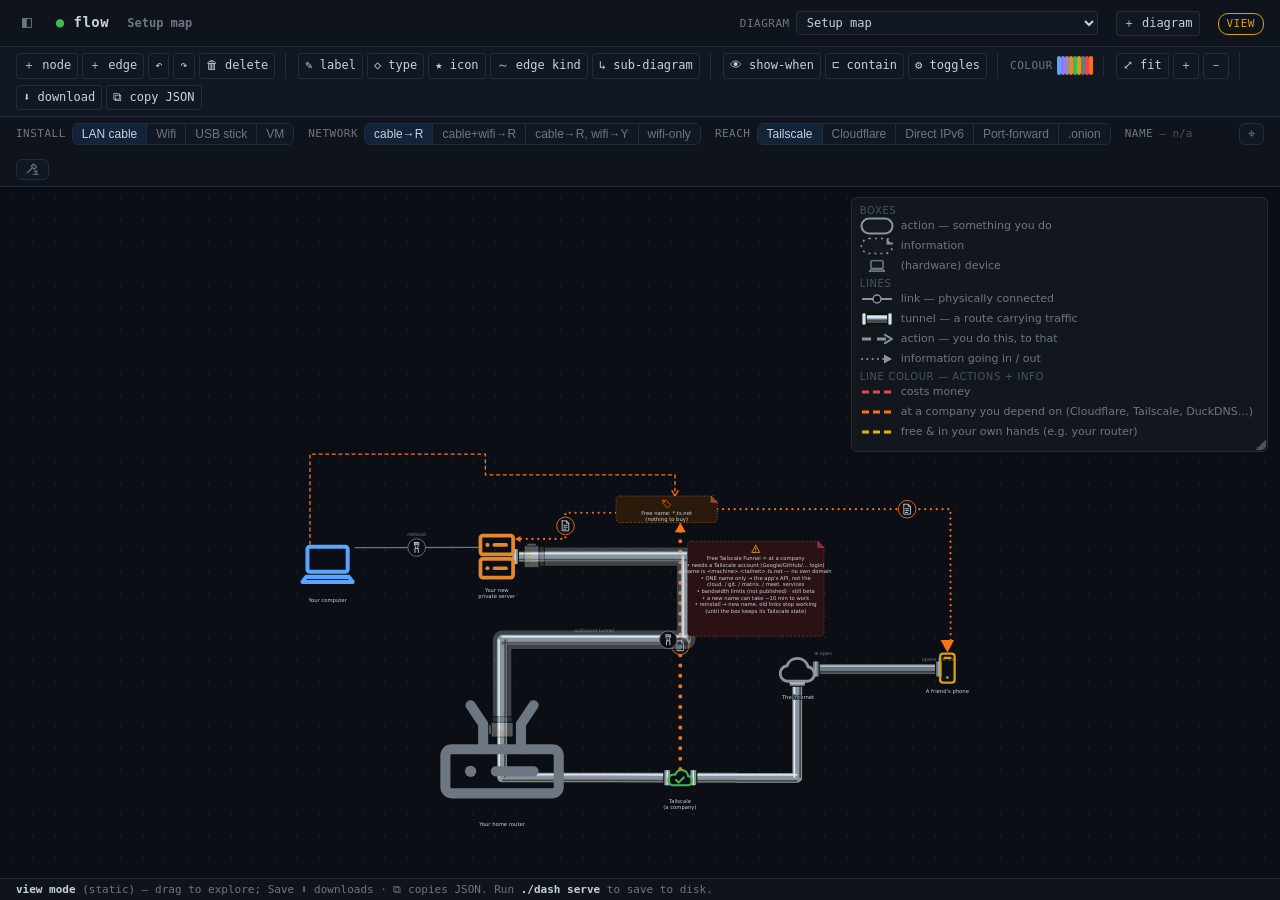
==== flow.html @ 9dccc6c8 "flow (experiment): LAN sleeve drawn as a LAN cable with RJ45 plugs (NT11); usbS size factor for the " ====
<!doctype html>
<html lang="en">
<head>
  <meta charset="utf-8">
  <meta name="viewport" content="width=device-width, initial-scale=1">
  <title>SelfPrivacy — flow diagrams</title>
  <link rel="stylesheet" href="style.css">
  <style>
    html, body { height: 100%; overflow: hidden; }
    body { display: flex; flex-direction: column; }
    .bar, .toolbar, #togglebar { flex: none; }
    .bar a.navicon { font-size: 16px; padding: 0 6px; color: var(--dim); text-decoration: none; }
    .bar a.navicon:hover { color: var(--fg); }
    #crumbs { color: var(--dim); font-size: 12px; }
    #crumbs a { color: var(--blue); }
    #crumbs .sep { color: var(--dim2); margin: 0 4px; }
    #mode { font-size: 11px; letter-spacing: .5px; text-transform: uppercase;
            padding: 2px 8px; border: 1px solid var(--border); border-radius: 10px; color: var(--dim); }
    #mode.edit { color: var(--green); border-color: var(--green); }
    #mode.view { color: var(--amber); border-color: var(--amber); }
    .toolbar { display: flex; flex-wrap: wrap; align-items: center; gap: 6px;
               padding: 6px 16px; background: var(--panel2); border-bottom: 1px solid var(--border); }
    .toolbar .grp { display: inline-flex; gap: 4px; align-items: center;
                    padding-right: 10px; margin-right: 6px; border-right: 1px solid var(--border); }
    .toolbar .grp:last-child { border-right: none; }
    .toolbar label { color: var(--dim); font-size: 11px; text-transform: uppercase; letter-spacing: .5px; }
    .sw { width: 18px; height: 18px; border-radius: 4px; cursor: pointer; border: 2px solid transparent; }
    .sw.sel { border-color: var(--fg); }
    #togglebar { display: flex; flex-wrap: wrap; align-items: center; gap: 14px;
                 padding: 6px 16px; background: var(--panel); border-bottom: 1px solid var(--border); min-height: 16px; }
    #togglebar .tg { display: inline-flex; align-items: center; gap: 6px; flex: none; white-space: nowrap; }   /* a group never wraps inside itself; the bar wraps whole groups */
    #togglebar .tg > label { color: var(--dim); font-size: 11px; text-transform: uppercase; letter-spacing: .5px; }
    #togglebar .seg { display: inline-flex; border: 1px solid var(--border); border-radius: 6px; overflow: hidden; }
    #togglebar .seg button { background: var(--panel2); color: var(--dim); border: none; border-right: 1px solid var(--border);
                             padding: 3px 9px; font-size: 12px; cursor: pointer; }
    #togglebar .seg button:last-child { border-right: none; }
    #togglebar .seg button.on { background: #13233a; color: var(--fg); }
    #togglebar .anchorbtn { margin-left: auto; background: var(--panel2); color: var(--dim); border: 1px solid var(--border);
                            border-radius: 6px; padding: 2px 8px; font-size: 13px; cursor: pointer; white-space: nowrap;
                            max-width: 150px; overflow: hidden; text-overflow: ellipsis; line-height: 16px; }   /* FR104 (compact for FR105) */
    #togglebar .nailbtn { margin-left: 0; display: inline-flex; align-items: center; gap: 5px; }   /* FR106: sits right after ⌖ */
    #togglebar .nailbtn svg { color: currentColor; flex: none; }
    #togglebar .anchorbtn.on { background: #13233a; color: var(--fg); border-color: var(--blue); }
    #togglebar .empty { color: var(--dim2); font-size: 11px; padding: 0; display: inline; }   /* override the generic .empty placeholder padding (made "— n/a" 64 px tall) */
    #canvaswrap { flex: 1; position: relative; }
    #svg { width: 100%; height: 100%; display: block; background:
           radial-gradient(circle, #141a24 1px, transparent 1px) 0 0 / 22px 22px, var(--bg); cursor: grab; }
    #svg.panning { cursor: grabbing; }
    #svg.addedge, #svg.drawmode { cursor: crosshair; }
    .node rect { stroke-width: 2; }
    .node.sel rect { stroke-dasharray: 5 3; }
    .node.container rect { fill-opacity: .55; }
    .node text { fill: var(--fg); font: 12px/1.3 ui-sans-serif, system-ui, sans-serif; pointer-events: none; }
    .node text.halo, .edge text.halo { paint-order: stroke; stroke: #0b0e14; stroke-width: 3px; stroke-linejoin: round; }   /* FR89: pictogram labels stay readable over lines */
    .node .drill { fill: var(--dim); font-size: 11px; cursor: pointer; pointer-events: auto; }   /* FR85: clickable link */
    .node .drill:hover { fill: var(--fg); text-decoration: underline; }
    .edge .hit { stroke: transparent; stroke-width: 14; fill: none; cursor: move; }
    .edge.sel .hit { stroke: rgba(88,166,255,.35); }
    /* .wire is a <path> (orthogonal arrows) or <line>; style by class, not element, so both render */
    .edge .wire { stroke: var(--dim); stroke-width: 1.6; fill: none; }
    .edge.sel .wire { stroke: var(--blue); }
    .edge.k-cable .wire { stroke-width: 3; }
    .edge.k-wifi .wire, .edge.k-tunnel .wire, .edge.k-tor .wire { stroke-dasharray: 6 4; }
    .edge text { fill: var(--dim); font: 11px ui-sans-serif, system-ui, sans-serif; pointer-events: none; }
    #rubber { stroke: var(--blue); stroke-width: 2; stroke-dasharray: 6 4; fill: none; pointer-events: none; }
    /* custom hover help (clearer than native title) */
    #tooltip { position: fixed; z-index: 60; max-width: 340px; background: var(--panel2); color: var(--fg);
               border: 1px solid var(--border); border-radius: 6px; padding: 8px 10px; font-size: 12px;
               line-height: 1.45; box-shadow: 0 6px 20px rgba(0,0,0,.55); pointer-events: none; display: none; }
    #tooltip b { color: var(--blue); }
    /* block-type key (FR82), top-right of the canvas */
    #legend { position: absolute; top: 10px; right: 12px; z-index: 30; background: rgba(20,24,31,.88);
              border: 1px solid var(--border); border-radius: 6px; padding: 5px 14px 9px 8px; box-sizing: border-box;
              font: 11px ui-sans-serif, system-ui, sans-serif; color: var(--dim);
              cursor: move; user-select: none; touch-action: none; }   /* FR110: drag to move, corner = reshape */
    #legend.moving { opacity: .9; }
    #legend.blocked { border-color: #e5484d; }
    #legend .lgbody { display: flex; flex-direction: column; flex-wrap: wrap; align-content: flex-start; column-gap: 16px; }
    #legend.sized .lgbody { height: 100%; }   /* a set height → sections flow into columns; labels wrap to the width */
    #legend .lgsec { min-width: 0; }
    #legend .lg span { white-space: normal; overflow-wrap: normal; }
    #legend .lggrip { position: absolute; right: 1px; bottom: 1px; width: 11px; height: 11px; cursor: nwse-resize;
                      background: linear-gradient(135deg, transparent 50%, var(--dim2) 50%); border-bottom-right-radius: 5px; }
    #legend .lg { display: flex; align-items: center; gap: 7px; line-height: 20px; }
    #legend svg { display: block; flex: none; }
    #legend .lgcap { font-size: 10px; text-transform: uppercase; letter-spacing: .6px; color: var(--dim2); margin-top: 2px; }
    /* contextual box for a selected arrow */
    #edgepanel { position: absolute; z-index: 40; background: var(--panel2); border: 1px solid var(--border);
                 border-radius: 8px; padding: 6px 8px; color: var(--fg); display: none;
                 box-shadow: 0 6px 20px rgba(0,0,0,.55); cursor: move; user-select: none; touch-action: none; }
    #edgepanel.moving { cursor: grabbing; opacity: .9; }
    #edgepanel .grip { color: var(--dim2); font-size: 13px; margin-right: 2px; }
    #edgepanel .row { display: flex; align-items: center; gap: 6px; }
    #edgepanel label { color: var(--dim); font-size: 11px; text-transform: uppercase; letter-spacing: .5px; }
    #edgepanel button { background: var(--panel); color: var(--dim); border: 1px solid var(--border);
                        border-radius: 5px; padding: 3px 9px; cursor: pointer; font-size: 13px; }
    #edgepanel button.on { background: #13233a; color: var(--fg); border-color: var(--blue); }
    #edgepanel .row { margin-bottom: 4px; }
    #edgepanel input[type=range] { width: 82px; vertical-align: middle; }
    #edgepanel input[type=color] { width: 34px; height: 22px; padding: 0; border: 1px solid var(--border);
                                   background: var(--panel); border-radius: 4px; cursor: pointer; }
    .usb-trip { pointer-events: none; }
    @media (prefers-reduced-motion: reduce) { .usb-trip { display: none; } }   /* NT10 */
    #edgepanel .ep-nest .val { width: 30px; }
    #edgepanel .val { color: var(--dim); font-size: 11px; width: 22px; display: inline-block; text-align: right; }
    #edgepanel #ep-id { color: var(--fg); font-size: 12px; background: var(--panel); border: 1px solid var(--border);
                        border-radius: 4px; padding: 1px 6px; cursor: copy; user-select: all; }
    #edgepanel .hint { color: var(--dim2); font-size: 10px; margin-top: 3px; }
    #status { flex: none; height: 22px; line-height: 22px; padding: 0 16px; font-size: 11px;
              color: var(--dim); background: var(--panel); border-top: 1px solid var(--border);
              white-space: nowrap; overflow: hidden; }
    #status b { color: var(--fg); }
    .dirty #save { border-color: var(--amber); color: var(--amber); }
  </style>
</head>
<body>
  <div class="bar">
    <a class="navicon" href="index.html" title="Back to the test matrix">◧</a>
    <h1><span class="dot">●</span> flow</h1>
    <span id="crumbs"></span>
    <span class="spacer"></span>
    <span class="ctl"><label>diagram</label><select id="picker"></select></span>
    <button class="btn" id="newdiag" title="Create a new (child) diagram">＋ diagram</button>
    <span id="mode" title="edit = saves to disk (localhost) · view = read-only (static site)">…</span>
  </div>

  <div class="toolbar" id="toolbar">
    <span class="grp">
      <button class="btn" id="addnode" data-help="<b>Add a box</b> to the diagram. A new box appears in the middle — drag it where you want, then rename it (✎ label), give it an icon (★), or recolour it.">＋ node</button>
      <button class="btn" id="addedge" data-help="<b>Draw an arrow</b> between two boxes. Click this, then click the <b>source</b> box, then the <b>target</b> box. Shortcut: hold <b>Ctrl</b> and drag from a box's edge-dot to another box.">＋ edge</button>
      <button class="btn" id="undo" data-help="<b>Undo</b> the last change (a whole drag, resize or button action counts as one step). Shortcut: <b>Ctrl+Z</b>.">↶</button>
      <button class="btn" id="redo" data-help="<b>Redo</b> what you just undid. Shortcut: <b>Ctrl+Shift+Z</b> or <b>Ctrl+Y</b>.">↷</button>
      <button class="btn" id="del" data-help="<b>Delete</b> the selected box or arrow. Shortcut: <b>Delete</b> / <b>Backspace</b>.">🗑 delete</button>
    </span>
    <span class="grp">
      <button class="btn" id="relabel" data-help="<b>Rename</b> the selected box or arrow. Type <b>\\n</b> for a line break inside a box.">✎ label</button>
      <button class="btn" id="settype" data-help="<b>Block type</b> of the selected box, shown by its <b>shape</b> (see the legend top-right): <b>action</b> = pill (something you do), <b>info</b> = dotted with a folded corner (a piece of information), <b>device</b> = square, thick border (hardware). Blank = plain box.">◇ type</button>
      <button class="btn" id="seticon"data-help="<b>Icon</b> — put a device picture on the selected box (laptop, server, router, phone, cloud, relay, tor, …).">★ icon</button>
      <button class="btn" id="setkind" data-help="<b>Arrow style</b> for the selected arrow: plain, cable (thick), wifi (dashed), usb, tunnel, pipe, tor. Changes how it's drawn.">～ edge kind</button>
      <button class="btn" id="setchild" data-help="<b>Sub-diagram</b> — link the selected box to another diagram. Double-clicking that box then drills down into it.">↳ sub-diagram</button>
    </span>
    <span class="grp">
      <button class="btn" id="setwhen" data-help="<b>Show-when</b> — make the selected box/arrow appear <b>only</b> for the current toggle value (e.g. only when Reach = Port-forward). Pick a toggle first with the buttons below the toolbar.">👁 show-when</button>
      <button class="btn" id="setcontainer" data-help="<b>Contain</b> — nest the selected box <b>inside</b> another box; it's drawn within and moves with it. Example: a VM inside 'Your computer'. <b>Faster:</b> just drag a box and drop it inside a bigger box (it nests), or drop it on a box's edge (its centre snaps to that edge's middle and stays there).">⊏ contain</button>
      <button class="btn" id="edittoggles" data-help="<b>Toggles</b> — edit the segmented buttons across the top (the controls that reconfigure the diagram, e.g. Install / Network / Reach). Edited as JSON.">⚙ toggles</button>
    </span>
    <span class="grp">
      <label data-help="<b>Colour</b> the selected box using the shared palette (host, server/target, created, input, note, alert-red, …).">colour</label><span id="swatches"></span>
    </span>
    <span class="grp">
      <button class="btn" id="fit" data-help="<b>Fit</b> the whole diagram to the screen.">⤢ fit</button>
      <button class="btn" id="zin" data-help="<b>Zoom in.</b> (Mouse wheel also zooms.)">＋</button>
      <button class="btn" id="zout" data-help="<b>Zoom out.</b> (Mouse wheel also zooms.)">－</button>
    </span>
    <span class="grp">
      <button class="btn" id="save" data-help="<b>Save</b> to disk (on localhost) so Claude can read the change. On the public site this downloads the JSON instead.">💾 save</button>
      <button class="btn" id="copy" data-help="<b>Copy JSON</b> of this diagram to the clipboard — paste it to Claude.">⧉ copy JSON</button>
    </span>
  </div>

  <div id="togglebar"></div>

  <div id="canvaswrap">
    <svg id="svg" xmlns="http://www.w3.org/2000/svg">
      <defs id="defs">
        <marker id="arrow" viewBox="0 0 10 10" refX="9" refY="5" markerWidth="7" markerHeight="7" orient="auto-start-reverse">
          <path d="M0,0 L10,5 L0,10 z" fill="#6e7681"></path>
        </marker>
      </defs>
      <g id="viewport">
        <g id="edges"></g>
        <g id="nodes"></g>
      </g>
    </svg>
    <div id="legend" hidden></div>
    <div id="edgepanel">
      <div class="row" id="ep-idrow">
        <span class="grip" title="Drag to move this box · double-click to put it back">⠿</span><label>line</label>
        <code id="ep-id" title="This line's id — click to copy it, then refer to it by this name"></code>
      </div>
      <div class="row" id="ep-rolerow">
        <label>type</label>
        <button data-role="link" title="Link — the two devices are physically connected (cable / wifi / USB). No direction.">link</button>
        <button data-role="tunnel" title="Tunnel — a route that carries traffic between devices (drawn as a pipe)">tunnel</button>
        <button data-role="action" title="Action — someone does this, to that (thick dashes, open arrowhead)">action</button>
        <button data-role="info" title="Information — data that must go in or come out (dotted, with a document badge)">info</button>
      </div>
      <div class="row" id="ep-costrow">
        <label>cost</label>
        <button data-cost="paid" title="Red — doing / getting this costs money (e.g. buying a domain)" style="color:#e5484d">€ money</button>
        <button data-cost="central" title="Orange — done at / got from a company you depend on (Cloudflare, Tailscale, DuckDNS…)" style="color:#f97316">company</button>
        <button data-cost="free" title="Yellow — free and in your own hands (e.g. configuring your own router)" style="color:#eab308">free</button>
        <button data-cost="" title="No cost colour">–</button>
      </div>
      <div class="row" id="ep-dirrow">
        <label>arrow</label>
        <button data-dir="to" title="Arrow points from A to B">A →&nbsp;B</button>
        <button data-dir="from" title="Arrow points from B to A">A ←&nbsp;B</button>
        <button data-dir="both" title="Bidirectional (both ends)">A ↔&nbsp;B</button>
      </div>
      <div class="row" id="ep-sizerow">
        <label>head</label><input id="ep-ah" type="range" min="6" max="48" step="1"><span class="val" id="ep-ahv"></span>
        <label>width</label><input id="ep-lw" type="range" min="1" max="24" step="1"><span class="val" id="ep-lwv"></span>
      </div>
      <div class="row ep-nest" id="ep-nestrow1">
        <label>sleeve</label>
        <label title="Gap at end A (the line's start box), in sleeve radii — negative reaches into the box, up to its icon">end A</label><input id="ep-nestA" type="range" min="-4" max="6" step="0.1"><span class="val" id="ep-nestAv"></span>
        <label title="Gap at end B (the line's end box), in sleeve radii — negative reaches into the box, up to its icon">end B</label><input id="ep-nestB" type="range" min="-4" max="6" step="0.1"><span class="val" id="ep-nestBv"></span>
      </div>
      <div class="row ep-nest" id="ep-nestrow2">
        <label title="Sleeve width ÷ the width of the tunnel inside it">width</label><input id="ep-nestW" type="range" min="1.1" max="4" step="0.1"><span class="val" id="ep-nestWv"></span>
        <label title="How solid the sleeve is (lower = more see-through)">opacity</label><input id="ep-nestOp" type="range" min="0.05" max="1" step="0.05"><span class="val" id="ep-nestOpv"></span>
      </div>
      <div class="row" id="ep-usbrow">
        <label title="Size of the moving USB stick, as a multiple of the line width">usb stick</label><input id="ep-usbS" type="range" min="0.5" max="6" step="0.1"><span class="val" id="ep-usbSv"></span>
      </div>
      <div class="row" id="ep-gaterow">
        <label>gate</label><input id="ep-gr" type="range" min="10" max="60" step="1" title="Size of the open gate in the router — drag the gate itself to move it"><span class="val" id="ep-grv"></span>
      </div>
      <div class="row" id="ep-colorrow">
        <label>colour</label><input id="ep-color" type="color"><button id="ep-colorclear" title="Use the theme default colour">reset</button>
      </div>
      <div class="row" id="ep-zrow">
        <label>layer</label>
        <button data-z="back" title="Draw this line BEHIND the boxes it crosses or attaches to (default)">back</button>
        <button data-z="front" title="Draw this line (and its arrowhead) IN FRONT of the boxes it crosses or attaches to">front</button>
      </div>
      <div class="row" id="ep-routerow">
        <label>route</label><button id="ep-routereset" title="Drag a segment of the line sideways to move it (or its attachment point); this puts the auto-route back">reset route</button>
      </div>
      <div class="hint">A = source box · B = target box · drag to move · double-click = back</div>
    </div>
  </div>
  <div id="status"></div>
  <div id="tooltip"></div>

  <script src="flow.js"></script>
</body>
</html>
---- style.css ----
:root {
  --bg: #0b0e14; --panel: #0f141c; --panel2: #111823; --border: #222c3a;
  --fg: #c9d1d9; --dim: #6e7681; --dim2: #495260;
  --green: #3fb950; --amber: #d6a015; --red: #f85149; --blue: #58a6ff; --violet: #a371f7;
}
* { box-sizing: border-box; }
html, body { margin: 0; padding: 0; background: var(--bg); color: var(--fg); }
body {
  font-family: ui-monospace, SFMono-Regular, Menlo, Consolas, "DejaVu Sans Mono", monospace;
  font-size: 13px; line-height: 1.45; width: 100%;
}
a { color: var(--blue); text-decoration: none; }
a:hover { text-decoration: underline; }

.bar {
  position: sticky; top: 0; z-index: 6; width: 100%;
  display: flex; flex-wrap: wrap; align-items: baseline; gap: 8px 18px;
  padding: 10px 16px; background: var(--panel); border-bottom: 1px solid var(--border);
}
.bar h1 { font-size: 14px; margin: 0; font-weight: 700; letter-spacing: .5px; }
.bar h1 .dot { color: var(--green); }
.ctl { display: inline-flex; align-items: baseline; gap: 6px; color: var(--dim); }
.ctl label { color: var(--dim); text-transform: uppercase; font-size: 11px; letter-spacing: .5px; }
select, .btn {
  background: var(--panel2); color: var(--fg); border: 1px solid var(--border);
  font: inherit; font-size: 12px; padding: 3px 6px; border-radius: 3px; max-width: 46ch;
}
.btn { cursor: pointer; }
.btn:hover { border-color: var(--dim); }
.spacer { flex: 1 1 auto; }

#nettabs { display: inline-flex; gap: 4px; }
.nettab {
  cursor: pointer; border: 1px solid var(--border); background: var(--panel2); color: var(--dim);
  padding: 2px 8px; border-radius: 3px; font-size: 12px; user-select: none;
}
.nettab.on { color: var(--fg); border-color: var(--blue); background: #13233a; }
.nettab.future { opacity: .45; cursor: not-allowed; }

.demobanner { display: none; width: 100%; padding: 6px 16px; background: #241a33;
  color: var(--violet); border-bottom: 1px solid var(--violet); font-weight: 600; letter-spacing: .3px; }
.demobanner.show { display: block; }

.summary { width: 100%; padding: 8px 16px; border-bottom: 1px solid var(--border);
  display: flex; flex-wrap: wrap; gap: 6px 22px; color: var(--dim); background: var(--bg); }
.summary b { color: var(--fg); }
.k-pass { color: var(--green); } .k-slow { color: var(--amber); }
.k-fail { color: var(--red); } .k-skip { color: var(--dim); }

section { width: 100%; padding: 0 16px 8px; overflow-x: auto; }
.grouphead { margin: 16px 0 4px; padding: 3px 0; color: var(--dim);
  font-size: 11px; letter-spacing: 1.5px; text-transform: uppercase; border-bottom: 1px dashed var(--border); }
.grouphead small { color: var(--dim2); text-transform: none; letter-spacing: 0; }

.levels { display: flex; flex-wrap: wrap; gap: 4px 26px; padding: 10px 16px; color: var(--dim); }
.levels .lv { }
.levels .lv b { color: var(--blue); }

table { width: 100%; border-collapse: collapse; table-layout: fixed; min-width: 720px; }
th, td { border: 1px solid var(--border); padding: 4px 6px; vertical-align: top; text-align: left; word-break: break-word; }
thead th { background: var(--panel); font-size: 11px; letter-spacing: .5px; color: var(--dim);
  text-transform: uppercase; font-weight: 600; }
th.rowname, td.rowname { width: 22%; min-width: 15ch; color: var(--fg); }
td.rowname .lvl { color: var(--dim); }
td.rowname[title], th[title] { cursor: help; }
th.method { text-align: center; color: var(--fg); border-bottom-color: var(--blue); }
th.method small { display:block; color: var(--dim2); font-weight: 400; text-transform: none; letter-spacing: 0; }
th.net { text-align: center; font-size: 10px; }
th.future, td.future { color: var(--dim2); }
tr.group td { background: var(--panel2); color: var(--dim);
  font-size: 11px; letter-spacing: 1.5px; text-transform: uppercase; }

.cell { min-height: 20px; cursor: pointer; }
.cell.na { background: repeating-linear-gradient(45deg,#0d1017,#0d1017 6px,#0f141c 6px,#0f141c 12px); cursor: default; color: var(--dim2); text-align:center; }
.cell.future { background: repeating-linear-gradient(45deg,#0d1017,#0d1017 6px,#12111c 6px,#12111c 12px); cursor: default; color: var(--dim2); text-align:center; }
.cell.cina { background: var(--panel2); color: var(--dim2); text-align:center; cursor: help; font-size:10px; }
/* "not applicable" — muted grey, deliberately NOT red so it never reads as a failed test */
.cell.np { background: var(--panel2); color: var(--dim2); text-align: center; cursor: help; font-size: 10px; letter-spacing: 0.5px; }
.ni { color: var(--dim2); }                                                            /* not implemented ○ */
th.env { text-align:center; font-size:9px; color: var(--dim2); font-weight:400; text-transform:uppercase; letter-spacing:0; padding:2px 3px; }
.cell.open { outline: 1px solid var(--blue); }
.run { display: block; padding: 1px 2px; white-space: nowrap; overflow: hidden; text-overflow: ellipsis; }
.run .g { display: inline-block; width: 1.2em; }
.run .env { color: var(--dim2); font-size: 10px; }
.st-pass .d { color: var(--green); } .st-slow .d { color: var(--amber); }
.st-fail .d { color: var(--red); } .st-skip .d { color: var(--dim); }
.run.demo .d { color: var(--violet); }
.vidmark { color: var(--blue); }
.more { color: var(--dim2); font-size: 10px; padding: 0 2px; cursor: pointer; }
.todo { color: var(--dim2); } .norun { color: var(--dim2); }

/* full-width unfold row (never a side pane) */
tr.details > td { background: #0c1119; border-top: none; }
.detail { padding: 4px 2px; }
.detail .runline { padding: 5px 0; border-bottom: 1px solid var(--border); }
.detail .runline:last-child { border-bottom: none; }
.detail .head { color: var(--fg); }
.detail .meta { color: var(--dim); }
.detail .err { color: var(--red); white-space: pre-wrap; margin: 3px 0; }
.detail .prov { margin: 4px 0; padding: 3px 8px; border-left: 2px solid var(--blue);
  background: #0e1522; border-radius: 2px; font-size: 12px; }
.detail .prov .provhead { color: var(--blue); font-weight: 600; }
.detail .prov .provbody { color: var(--dim); }
.detail .prov code { color: var(--fg); background: #0a0e14; padding: 0 3px; border-radius: 2px; }
.detail .arts { margin-top: 3px; }
.detail .arts a { margin-right: 14px; }
.detail .local { color: var(--dim2); margin-right: 14px; }
.detail .video { display:inline-block; margin-top:4px; padding:2px 8px; border:1px dashed var(--blue);
  color: var(--blue); border-radius:3px; }
.detail .demoflag { color: var(--violet); }
.detail .shots { display:flex; flex-wrap:wrap; gap:8px; margin-top:6px; }
.detail .shots .shot { display:flex; flex-direction:column; align-items:center; text-decoration:none;
  color: var(--dim); font-size:11px; margin:0; }
.detail .shots .shot img { width:150px; height:auto; border:1px solid var(--border); border-radius:3px;
  background:#000; display:block; }
.detail .shots .shot:hover img { border-color: var(--blue); }
.detail .shots .shot span { margin-top:2px; }

.empty { color: var(--dim); padding: 24px 16px; }
.legend { color: var(--dim); padding: 12px 16px 30px; border-top: 1px solid var(--border); margin-top: 14px; line-height: 1.7; }
.legend b { color: var(--fg); }

/* how-to-run command block in the unfold panel */
.runlabel { color: var(--dim); font-size: 11px; text-transform: uppercase; letter-spacing: .4px; margin: 8px 0 3px; }
.runlabel code { color: var(--amber); text-transform: none; letter-spacing: 0; }
.runcmd {
  white-space: pre-wrap; word-break: break-word;
  background: var(--bg); color: var(--fg); border: 1px solid var(--border); border-left: 3px solid var(--blue);
  border-radius: 4px; padding: 8px 10px; margin: 0 0 8px;
  font: 12px/1.5 ui-monospace, SFMono-Regular, Menlo, Consolas, monospace;
  overflow-x: auto; user-select: all;
}
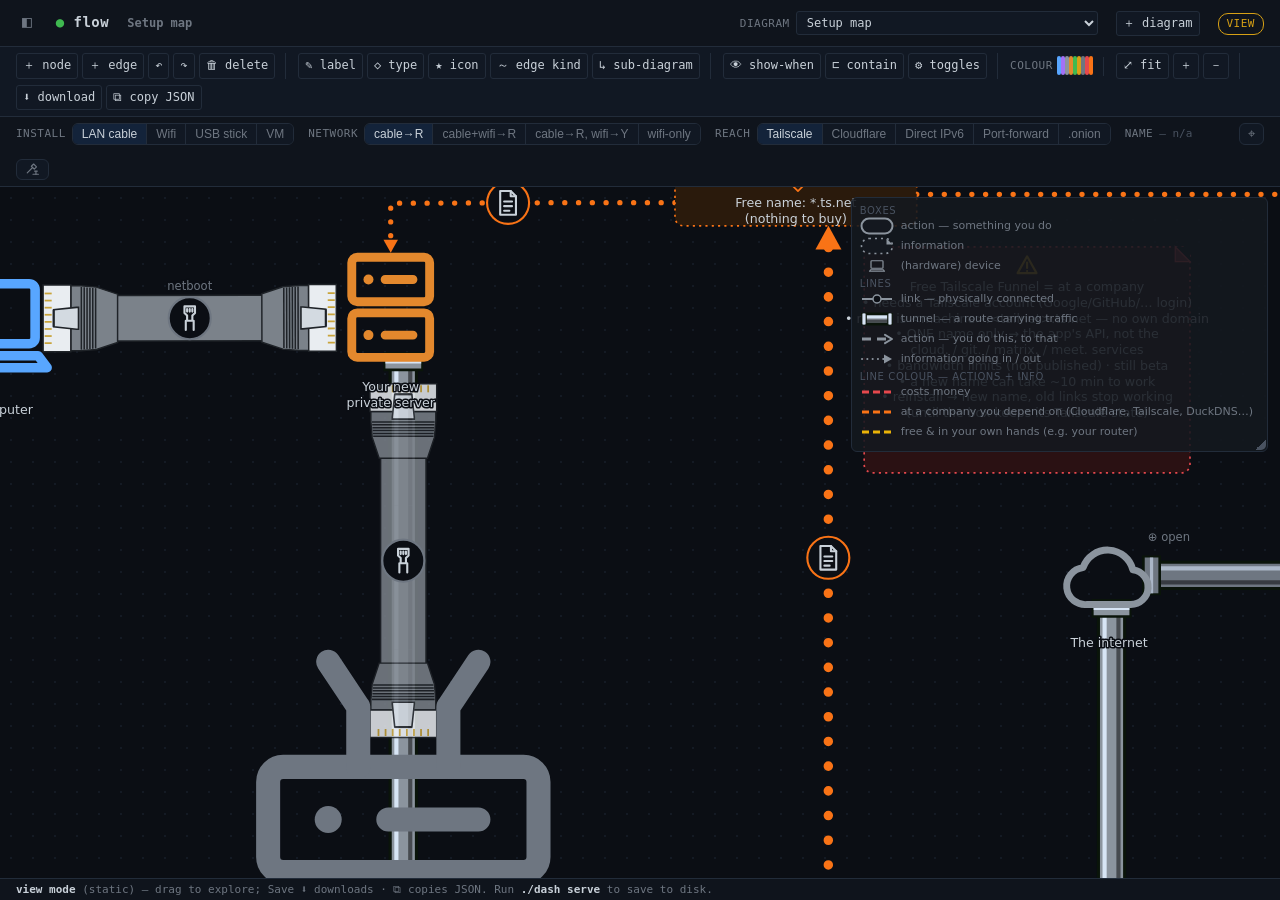
==== commit 81e58d4a: "flow: view-local add/delete (hideIn, FR113); copy/paste across diagrams + icon menu with uploads (FR" ====
--- a/flow.html
+++ b/flow.html
@@ -85,6 +85,17 @@
     #legend svg { display: block; flex: none; }
     #legend .lgcap { font-size: 10px; text-transform: uppercase; letter-spacing: .6px; color: var(--dim2); margin-top: 2px; }
     /* contextual box for a selected arrow */
+    /* FR114: icon picker */
+    #iconpicker { position: absolute; z-index: 45; width: 330px; background: var(--panel2); border: 1px solid var(--border); border-radius: 8px;
+                  padding: 8px; box-shadow: 0 6px 20px rgba(0,0,0,.55); color: var(--fg); }
+    #iconpicker .ip-head { font-size: 11px; color: var(--dim); text-transform: uppercase; letter-spacing: .5px; margin: 0 2px 6px; }
+    #iconpicker .ip-grid { display: grid; grid-template-columns: repeat(auto-fill, 40px); gap: 4px; max-height: 260px; overflow-y: auto; }
+    #iconpicker .ip-cell { width: 40px; height: 40px; display: grid; place-items: center; background: var(--panel); border: 1px solid var(--border);
+                           border-radius: 6px; cursor: pointer; color: var(--dim); font-size: 10px; padding: 0; }
+    #iconpicker .ip-cell:hover { border-color: var(--blue); }
+    #iconpicker .ip-cell.on { border-color: var(--blue); background: #13233a; }
+    #iconpicker .ip-row { display: flex; gap: 6px; margin-top: 8px; }
+    #iconpicker .ip-row button { flex: 1; background: var(--panel); color: var(--fg); border: 1px solid var(--border); border-radius: 5px; padding: 5px 6px; cursor: pointer; font-size: 12px; }
     #edgepanel { position: absolute; z-index: 40; background: var(--panel2); border: 1px solid var(--border);
                  border-radius: 8px; padding: 6px 8px; color: var(--fg); display: none;
                  box-shadow: 0 6px 20px rgba(0,0,0,.55); cursor: move; user-select: none; touch-action: none; }
@@ -173,6 +184,7 @@
       </g>
     </svg>
     <div id="legend" hidden></div>
+    <div id="iconpicker" hidden></div>
     <div id="edgepanel">
       <div class="row" id="ep-idrow">
         <span class="grip" title="Drag to move this box · double-click to put it back">⠿</span><label>line</label>
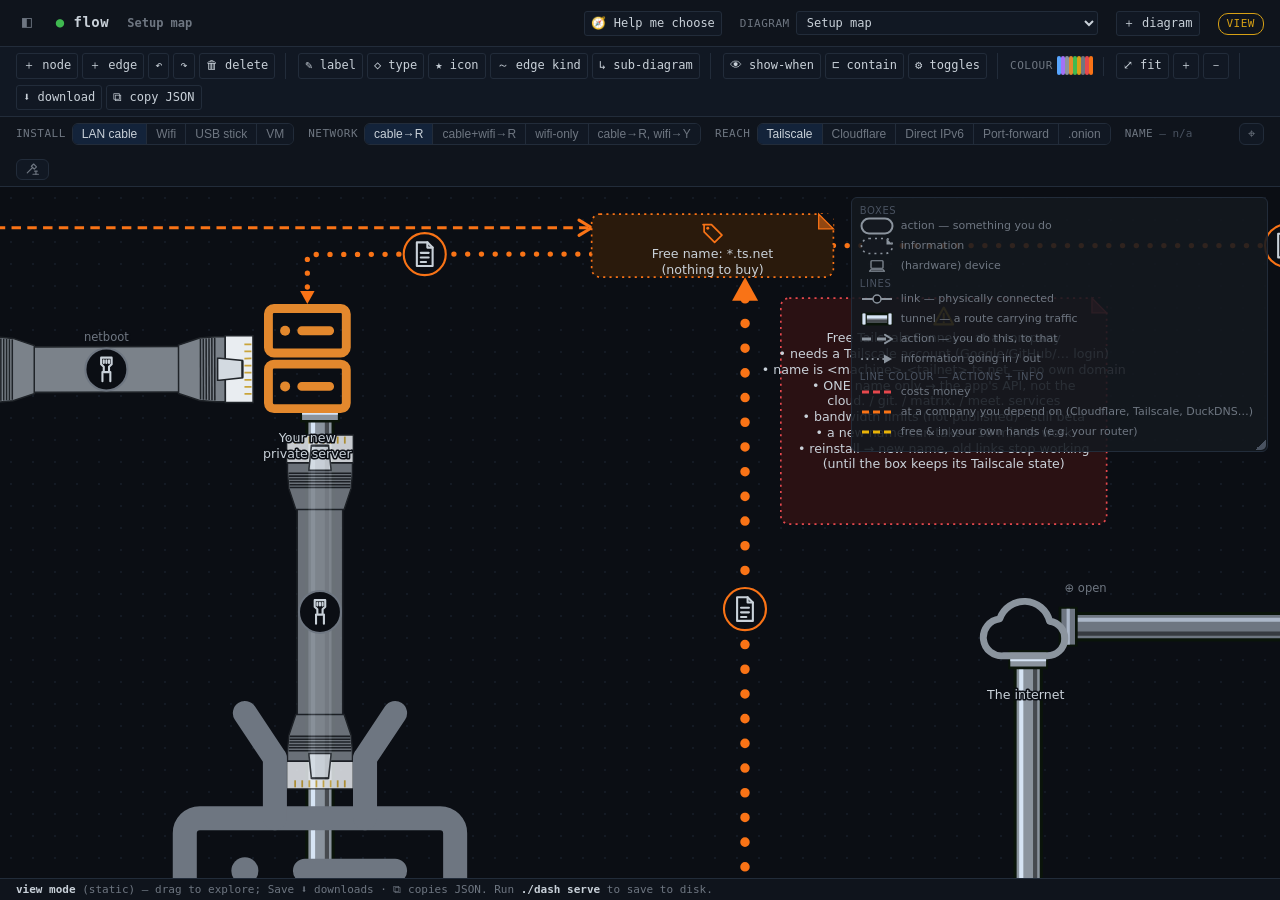
==== commit f8de4f8d: "setup-map: network order cable→R, cable+wifi→R, wifi-only, cable→R+wifi→Y; intro_questionnaire.html " ====
--- a/flow.html
+++ b/flow.html
@@ -130,6 +130,7 @@
     <h1><span class="dot">●</span> flow</h1>
     <span id="crumbs"></span>
     <span class="spacer"></span>
+    <a class="btn" id="helpchoose" href="intro_questionnaire.html" title="A few simple questions that open the right setup for you">🧭 Help me choose</a>
     <span class="ctl"><label>diagram</label><select id="picker"></select></span>
     <button class="btn" id="newdiag" title="Create a new (child) diagram">＋ diagram</button>
     <span id="mode" title="edit = saves to disk (localhost) · view = read-only (static site)">…</span>
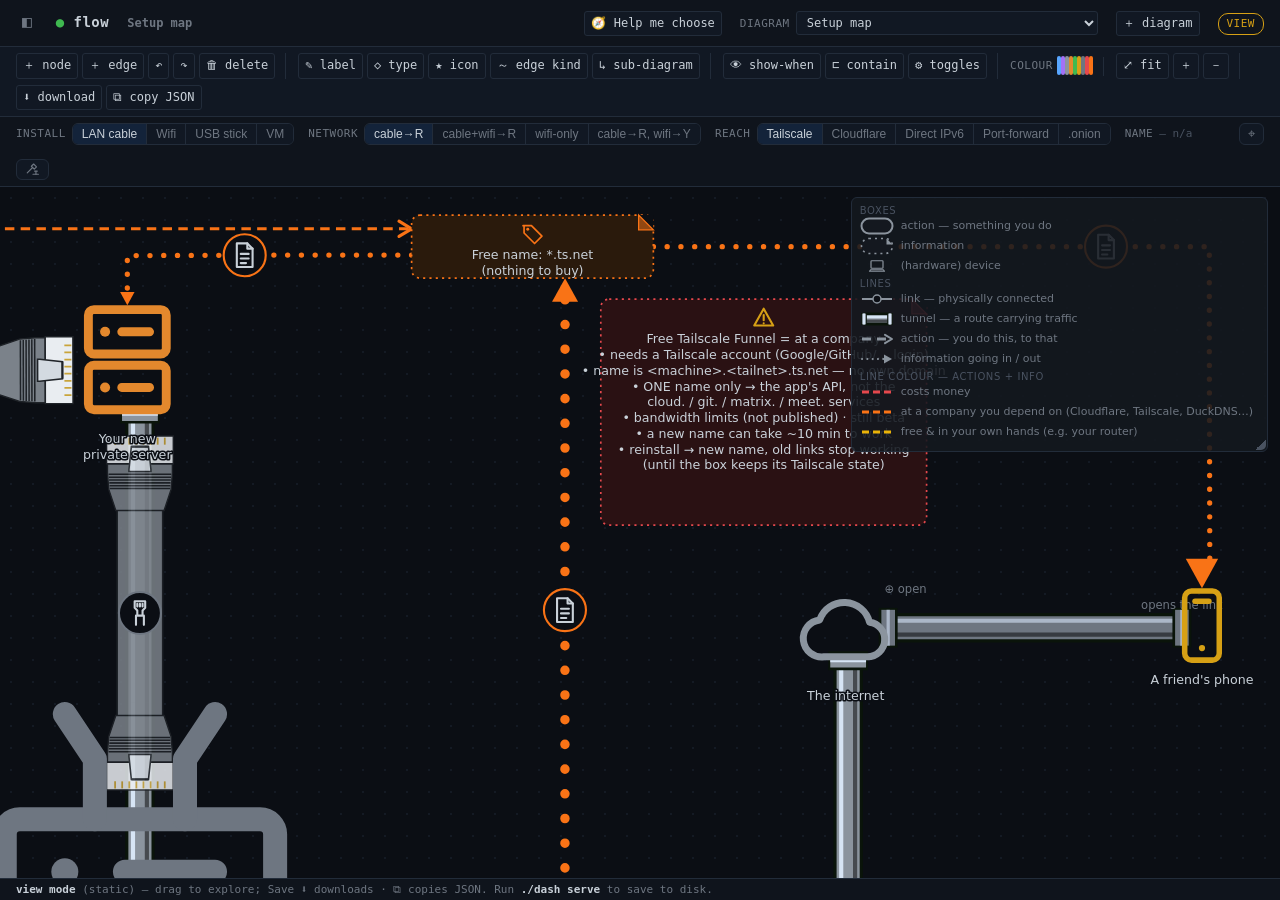
==== commit 1388e3f5: "dashboard: test matrix aligned with the setup diagram (setups = method-net, reach rows, alignment ga" ====
--- a/flow.html
+++ b/flow.html
@@ -126,7 +126,7 @@
 </head>
 <body>
   <div class="bar">
-    <a class="navicon" href="index.html" title="Back to the test matrix">◧</a>
+    <a class="navicon" id="matrixlink" href="index.html" title="The test matrix — for the setup map: the cells of THIS view (FR117)">◧</a>
     <h1><span class="dot">●</span> flow</h1>
     <span id="crumbs"></span>
     <span class="spacer"></span>
--- a/style.css
+++ b/style.css
@@ -36,6 +36,27 @@
 }
 .nettab.on { color: var(--fg); border-color: var(--blue); background: #13233a; }
 .nettab.future { opacity: .45; cursor: not-allowed; }
+/* the setup diagram's toggles as filters (index.html toolbar) */
+.togglebar { display: flex; flex-wrap: wrap; gap: 6px 18px; width: 100%; }
+.togglebar .chips { display: inline-flex; flex-wrap: wrap; gap: 4px; }
+.nettab.harness { border-style: dashed; }
+.nettab.fut { font-style: italic; }
+/* greyed-out rows: kept for reference, can't run (no diagram view, no test) */
+.nettab.greyed { opacity: .5; text-decoration: line-through; }
+tr.greyed { opacity: .45; }
+tr.group.reachgrp.greyed td { opacity: .7; }   /* header stays readable: it carries the reason */
+#legend .greyed { opacity: .55; text-decoration: line-through; }
+.dlink { color: var(--blue); font-size: 12px; text-decoration: none; padding: 0 2px; }
+.dlink.big { font-size: 12px; border: 1px solid var(--border); border-radius: 3px; padding: 2px 8px; }
+.alignbanner { width: 100%; padding: 5px 16px; font-size: 12px; border-bottom: 1px solid var(--border); }
+.alignbanner.ok { color: var(--dim); }
+.alignbanner.bad { color: var(--amber); background: #2a2110; border-bottom-color: var(--amber); }
+tr.group.reachgrp td { cursor: pointer; color: var(--fg); text-transform: none; letter-spacing: .3px; font-size: 12px; }
+tr.group.reachgrp td small { color: var(--dim2); }
+tr.reachgrp .caret { color: var(--dim); display: inline-block; width: 1em; }
+table.mtx th.net code { color: var(--dim); font-size: 10px; text-transform: none; }
+.run .fq { color: var(--amber); font-weight: 700; padding-left: 2px; }
+.cell.ni { color: var(--dim2); }
 
 .demobanner { display: none; width: 100%; padding: 6px 16px; background: #241a33;
   color: var(--violet); border-bottom: 1px solid var(--violet); font-weight: 600; letter-spacing: .3px; }
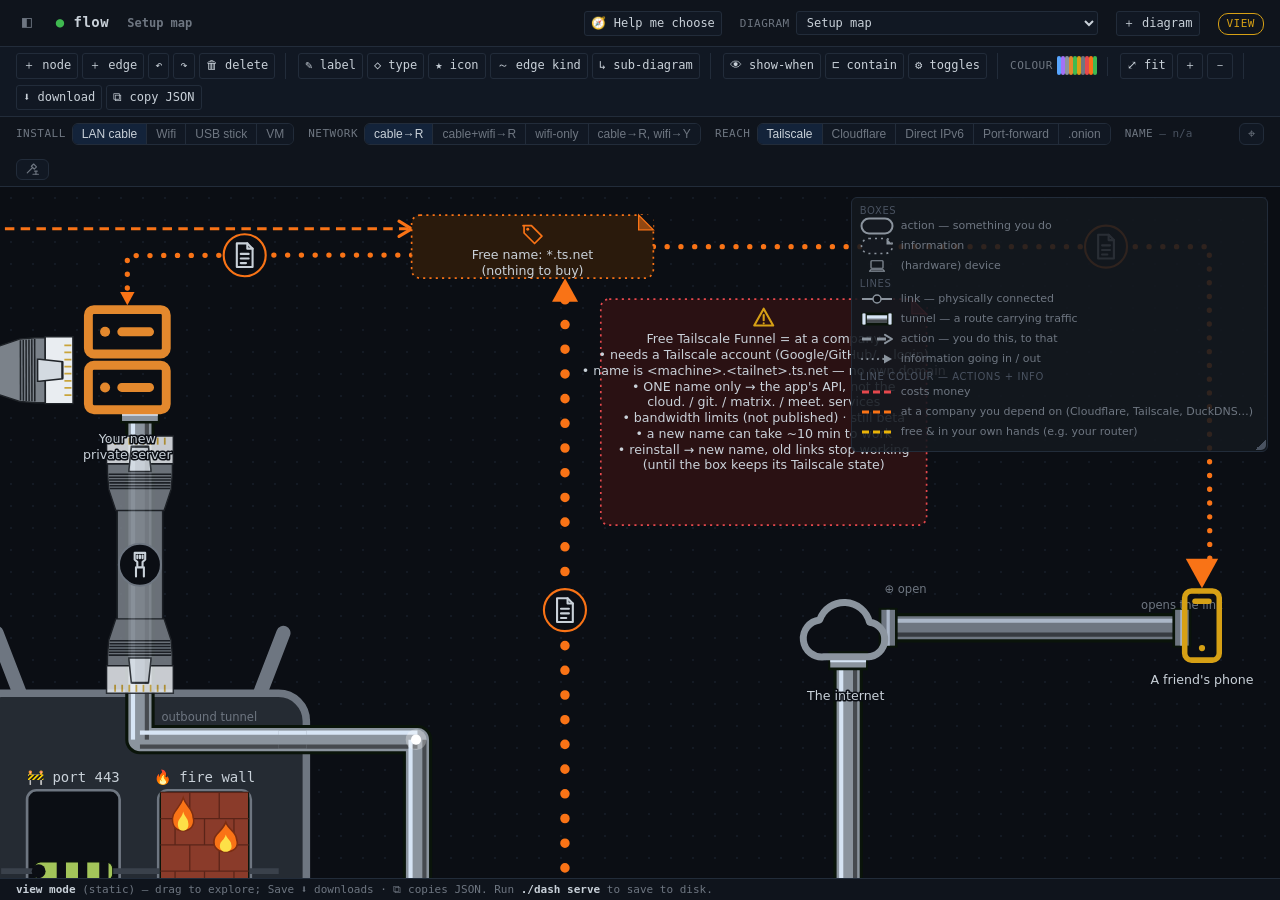
==== commit 5997eb57: "setup-map: home router as gatehouse, animated DNS phonebook, IPv6 "server at home" (FR118-FR121) - F" ====
--- a/flow.html
+++ b/flow.html
@@ -111,7 +111,10 @@
     #edgepanel input[type=color] { width: 34px; height: 22px; padding: 0; border: 1px solid var(--border);
                                    background: var(--panel); border-radius: 4px; cursor: pointer; }
     .usb-trip { pointer-events: none; }
+    @media (prefers-reduced-motion: reduce) { .gh-anim { display: none; } }   /* FR118: the gatehouse's moving lights */
     @media (prefers-reduced-motion: reduce) { .usb-trip { display: none; } }   /* NT10 */
+    .pb-still { display: none; }   /* FR121: the phonebook's still cover, only when motion is reduced */
+    @media (prefers-reduced-motion: reduce) { .pb-anim { display: none; } .pb-still { display: inline; } }
     #edgepanel .ep-nest .val { width: 30px; }
     #edgepanel .val { color: var(--dim); font-size: 11px; width: 22px; display: inline-block; text-align: right; }
     #edgepanel #ep-id { color: var(--fg); font-size: 12px; background: var(--panel); border: 1px solid var(--border);
@@ -180,6 +183,7 @@
         </marker>
       </defs>
       <g id="viewport">
+        <g id="under"></g>
         <g id="edges"></g>
         <g id="nodes"></g>
       </g>
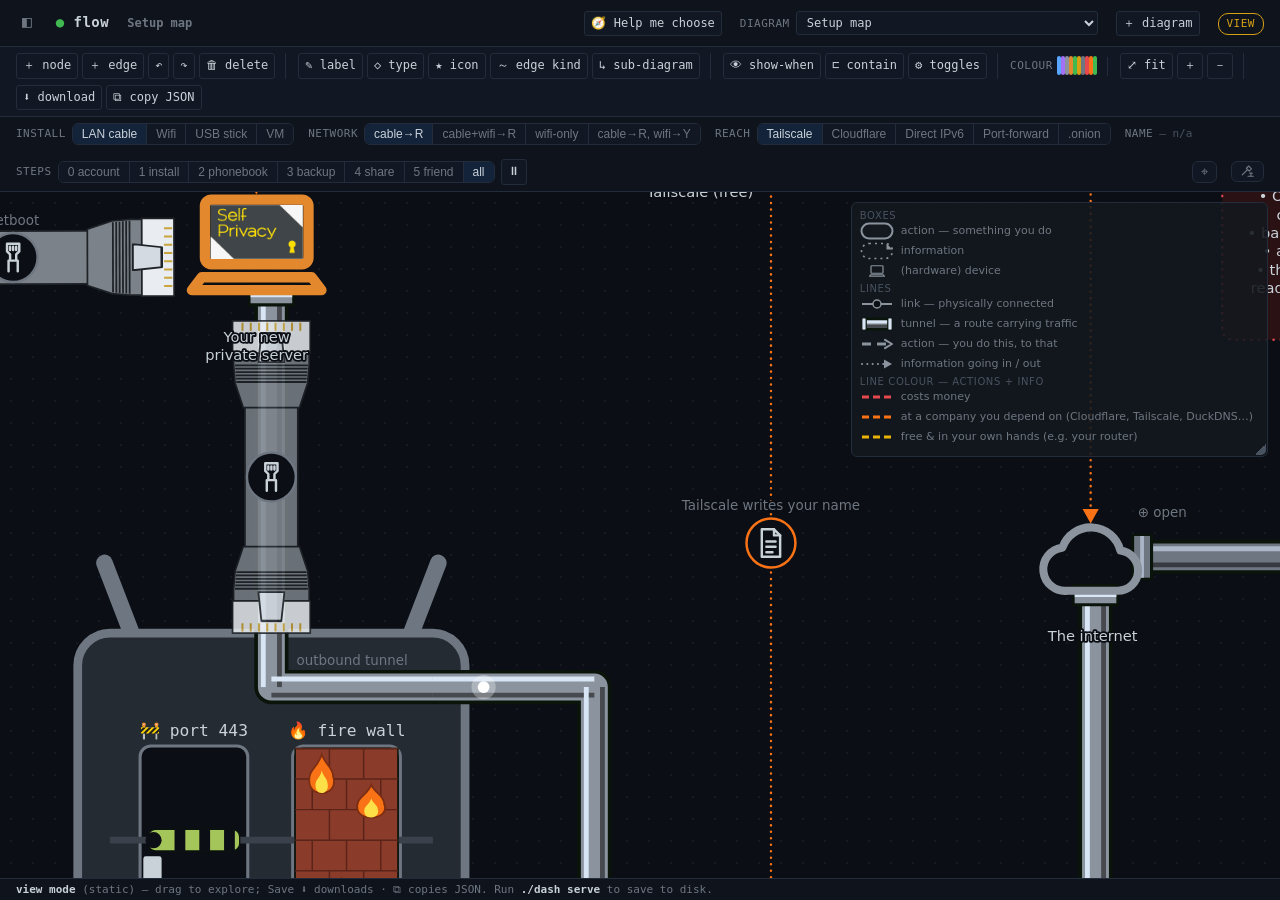
==== commit d7b7b936: "setup-map: the Tailscale story in steps, with runners, vault scene, phonebook writing, KeePass backu" ====
--- a/flow.html
+++ b/flow.html
@@ -113,6 +113,18 @@
     .usb-trip { pointer-events: none; }
     @media (prefers-reduced-motion: reduce) { .gh-anim { display: none; } }   /* FR118: the gatehouse's moving lights */
     @media (prefers-reduced-motion: reduce) { .usb-trip { display: none; } }   /* NT10 */
+    @media (prefers-reduced-motion: reduce) { .actor { display: none; } }   /* FR124: the step mode's runner */
+    .stepnew { animation: stepfade .7s ease-out both; }   /* FR125: what a step adds fades in as the step starts */
+    @keyframes stepfade { from { opacity: 0; } }
+    @media (prefers-reduced-motion: reduce) { .stepnew { animation: none; } }
+    /* FR124: the step caption, bottom-right of the canvas: what is going on in this step */
+    #stepcap { position: absolute; right: 12px; bottom: 10px; z-index: 30; max-width: 400px; background: rgba(20,24,31,.92);
+               border: 1px solid var(--border); border-radius: 6px; padding: 8px 12px 9px; box-sizing: border-box;
+               font: 12px/1.45 ui-sans-serif, system-ui, sans-serif; color: var(--fg); user-select: none; }
+    #stepcap .sc-head { display: flex; align-items: center; gap: 8px; color: var(--dim); font-size: 10px; text-transform: uppercase; letter-spacing: .6px; margin-bottom: 4px; }
+    #stepcap .sc-head b { color: var(--fg); font-size: 12px; text-transform: none; letter-spacing: 0; flex: 1; }
+    #stepcap .sc-head button { font: 12px ui-sans-serif, system-ui, sans-serif; line-height: 18px; padding: 0 7px; }
+    #stepcap .sc-body { color: var(--fg); }
     .pb-still { display: none; }   /* FR121: the phonebook's still cover, only when motion is reduced */
     @media (prefers-reduced-motion: reduce) { .pb-anim { display: none; } .pb-still { display: inline; } }
     #edgepanel .ep-nest .val { width: 30px; }
@@ -189,6 +201,7 @@
       </g>
     </svg>
     <div id="legend" hidden></div>
+    <div id="stepcap" hidden></div>
     <div id="iconpicker" hidden></div>
     <div id="edgepanel">
       <div class="row" id="ep-idrow">
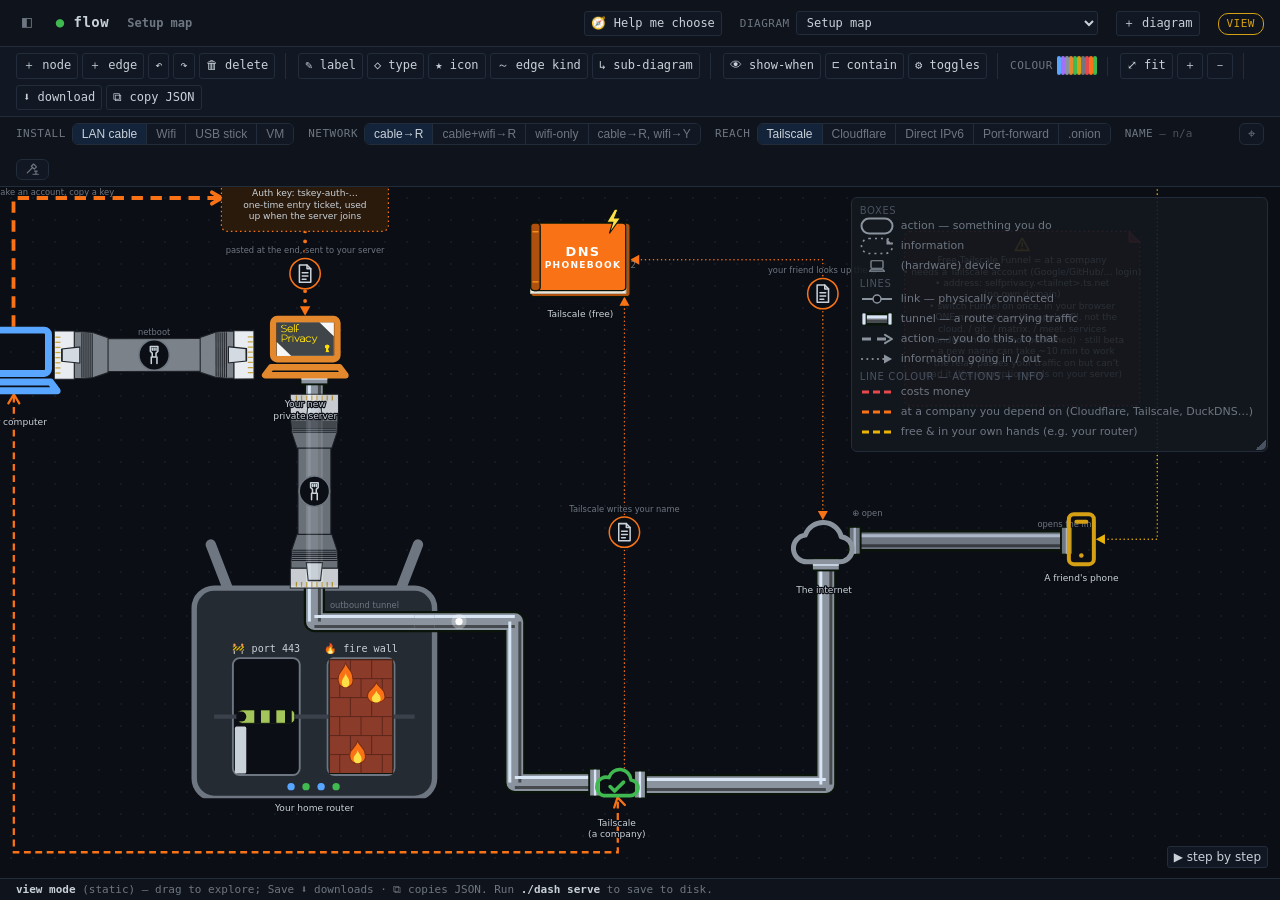
==== commit 69c04e5f: "setup-map steps: controls in the caption (FR137); the vault stays on Your computer's screen, Mario g" ====
--- a/flow.html
+++ b/flow.html
@@ -125,6 +125,12 @@
     #stepcap .sc-head b { color: var(--fg); font-size: 12px; text-transform: none; letter-spacing: 0; flex: 1; }
     #stepcap .sc-head button { font: 12px ui-sans-serif, system-ui, sans-serif; line-height: 18px; padding: 0 7px; }
     #stepcap .sc-body { color: var(--fg); }
+    /* FR137: the steps are run from here only — ⏮ ⏭ previous / next step, ✕ the whole view; double-click the text to edit it */
+    #stepcap .sc-body.editable { cursor: text; }
+    #stepcap .sc-body[contenteditable="true"] { user-select: text; outline: 1px solid var(--accent, #58a6ff); outline-offset: 2px; border-radius: 2px; }
+    #stepcap .sc-foot { margin-top: 6px; }
+    #stepcap .sc-foot button { font: 11px ui-sans-serif, system-ui, sans-serif; line-height: 16px; padding: 0 6px; }
+    #stepenter { position: absolute; right: 12px; bottom: 10px; z-index: 30; font: 12px ui-sans-serif, system-ui, sans-serif; }
     .pb-still { display: none; }   /* FR121: the phonebook's still cover, only when motion is reduced */
     @media (prefers-reduced-motion: reduce) { .pb-anim { display: none; } .pb-still { display: inline; } }
     #edgepanel .ep-nest .val { width: 30px; }
@@ -202,6 +208,7 @@
     </svg>
     <div id="legend" hidden></div>
     <div id="stepcap" hidden></div>
+    <button id="stepenter" class="btn" hidden title="tell this view step by step">▶ step by step</button>
     <div id="iconpicker" hidden></div>
     <div id="edgepanel">
       <div class="row" id="ep-idrow">
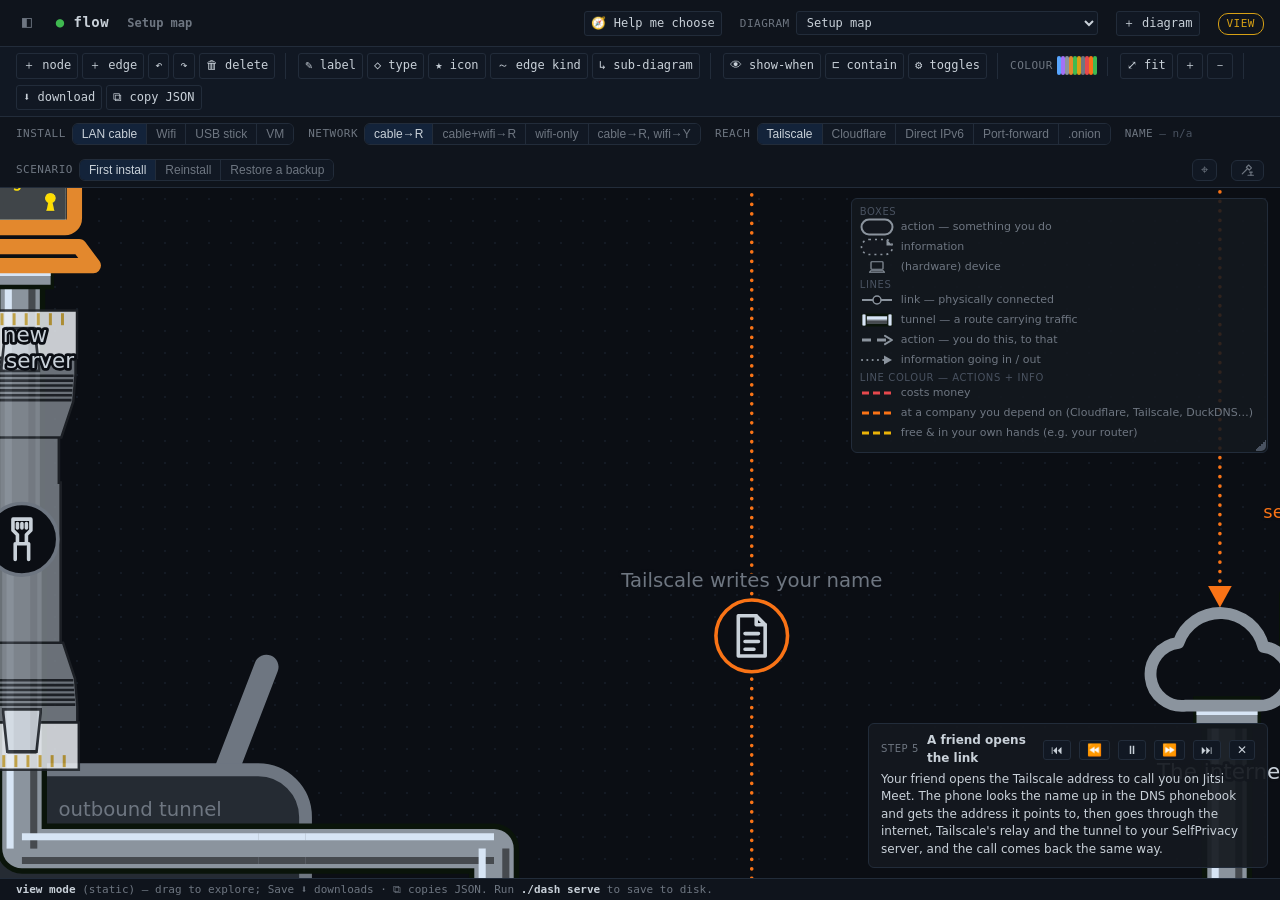
==== commit 1c327feb: "install: the new user's line (req 190) + each story step's dash command (FR152) + the port-forward s" ====
--- a/flow.html
+++ b/flow.html
@@ -128,6 +128,11 @@
     /* FR137: the steps are run from here only — ⏮ ⏭ previous / next step, ✕ the whole view; double-click the text to edit it */
     #stepcap .sc-body.editable { cursor: text; }
     #stepcap .sc-body[contenteditable="true"] { user-select: text; outline: 1px solid var(--accent, #58a6ff); outline-offset: 2px; border-radius: 2px; }
+    /* FR152: the step's commands under the caption — one monospace line each, in full (scrolls sideways), with a copy button */
+    #stepcap .sc-cmd { display: flex; align-items: center; gap: 6px; margin-top: 6px; }
+    #stepcap .sc-cmd pre { flex: 1; min-width: 0; margin: 0; padding: 2px 6px; overflow-x: auto; white-space: pre; user-select: text; cursor: text;
+                           font: 10px/1.6 ui-monospace, SFMono-Regular, Menlo, monospace; color: var(--fg); background: #0b0e14; border: 1px solid var(--border); border-radius: 4px; }
+    #stepcap .sc-cmd button { font: 11px ui-sans-serif, system-ui, sans-serif; line-height: 16px; padding: 0 6px; }
     #stepcap .sc-foot { margin-top: 6px; }
     #stepcap .sc-foot button { font: 11px ui-sans-serif, system-ui, sans-serif; line-height: 16px; padding: 0 6px; }
     #stepenter { position: absolute; right: 12px; bottom: 10px; z-index: 30; font: 12px ui-sans-serif, system-ui, sans-serif; }
--- a/style.css
+++ b/style.css
@@ -43,6 +43,9 @@
 .nettab.fut { font-style: italic; }
 /* greyed-out rows: kept for reference, can't run (no diagram view, no test) */
 .nettab.greyed { opacity: .5; text-decoration: line-through; }
+/* a Reach option the diagram doesn't have (local https): greyed, but selectable and its tests run */
+.nettab.offdiag { opacity: .5; }
+.nettab.offdiag.on { opacity: .7; }
 tr.greyed { opacity: .45; }
 tr.group.reachgrp.greyed td { opacity: .7; }   /* header stays readable: it carries the reason */
 #legend .greyed { opacity: .55; text-decoration: line-through; }
@@ -151,3 +154,13 @@
   font: 12px/1.5 ui-monospace, SFMono-Regular, Menlo, Consolas, monospace;
   overflow-x: auto; user-select: all;
 }
+
+/* the selection chips (req 185): one Reach × Name × Scenario view at a time; "— n/a" where the diagram offers no Name /
+   Scenario for that reach */
+.togglebar .na { color: var(--dim2); font-style: italic; padding: 2px 4px; }
+/* the column of the diagram view you came from (req 186): ◧ in its header, a faint tint down the column */
+th.net.pick { cursor: pointer; }
+th.net.hl { outline: 1px solid var(--blue); outline-offset: -1px; color: var(--fg); background: #13233a; }
+th.net .hlmark { color: var(--blue); }
+td.hlc { background: #0d1522; }
+td.cell.np.hlc { background: #101a2a; }
